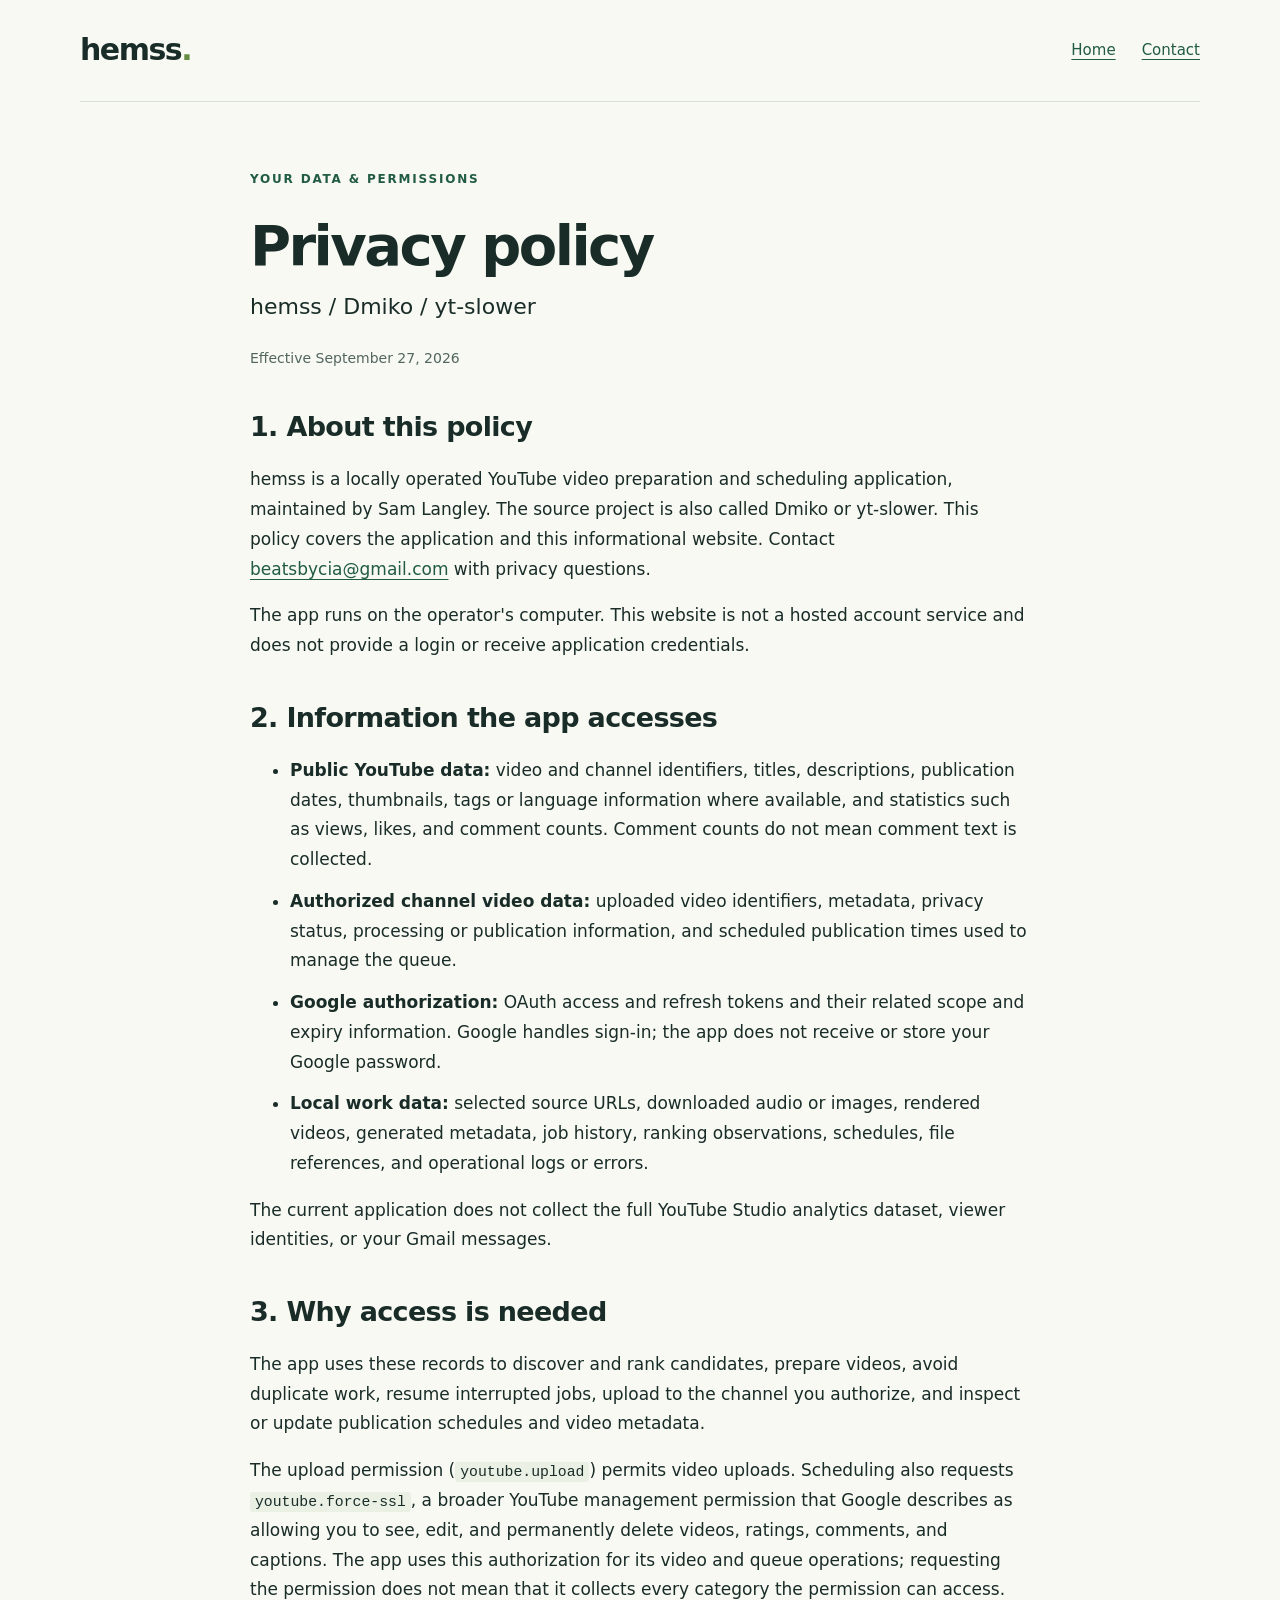
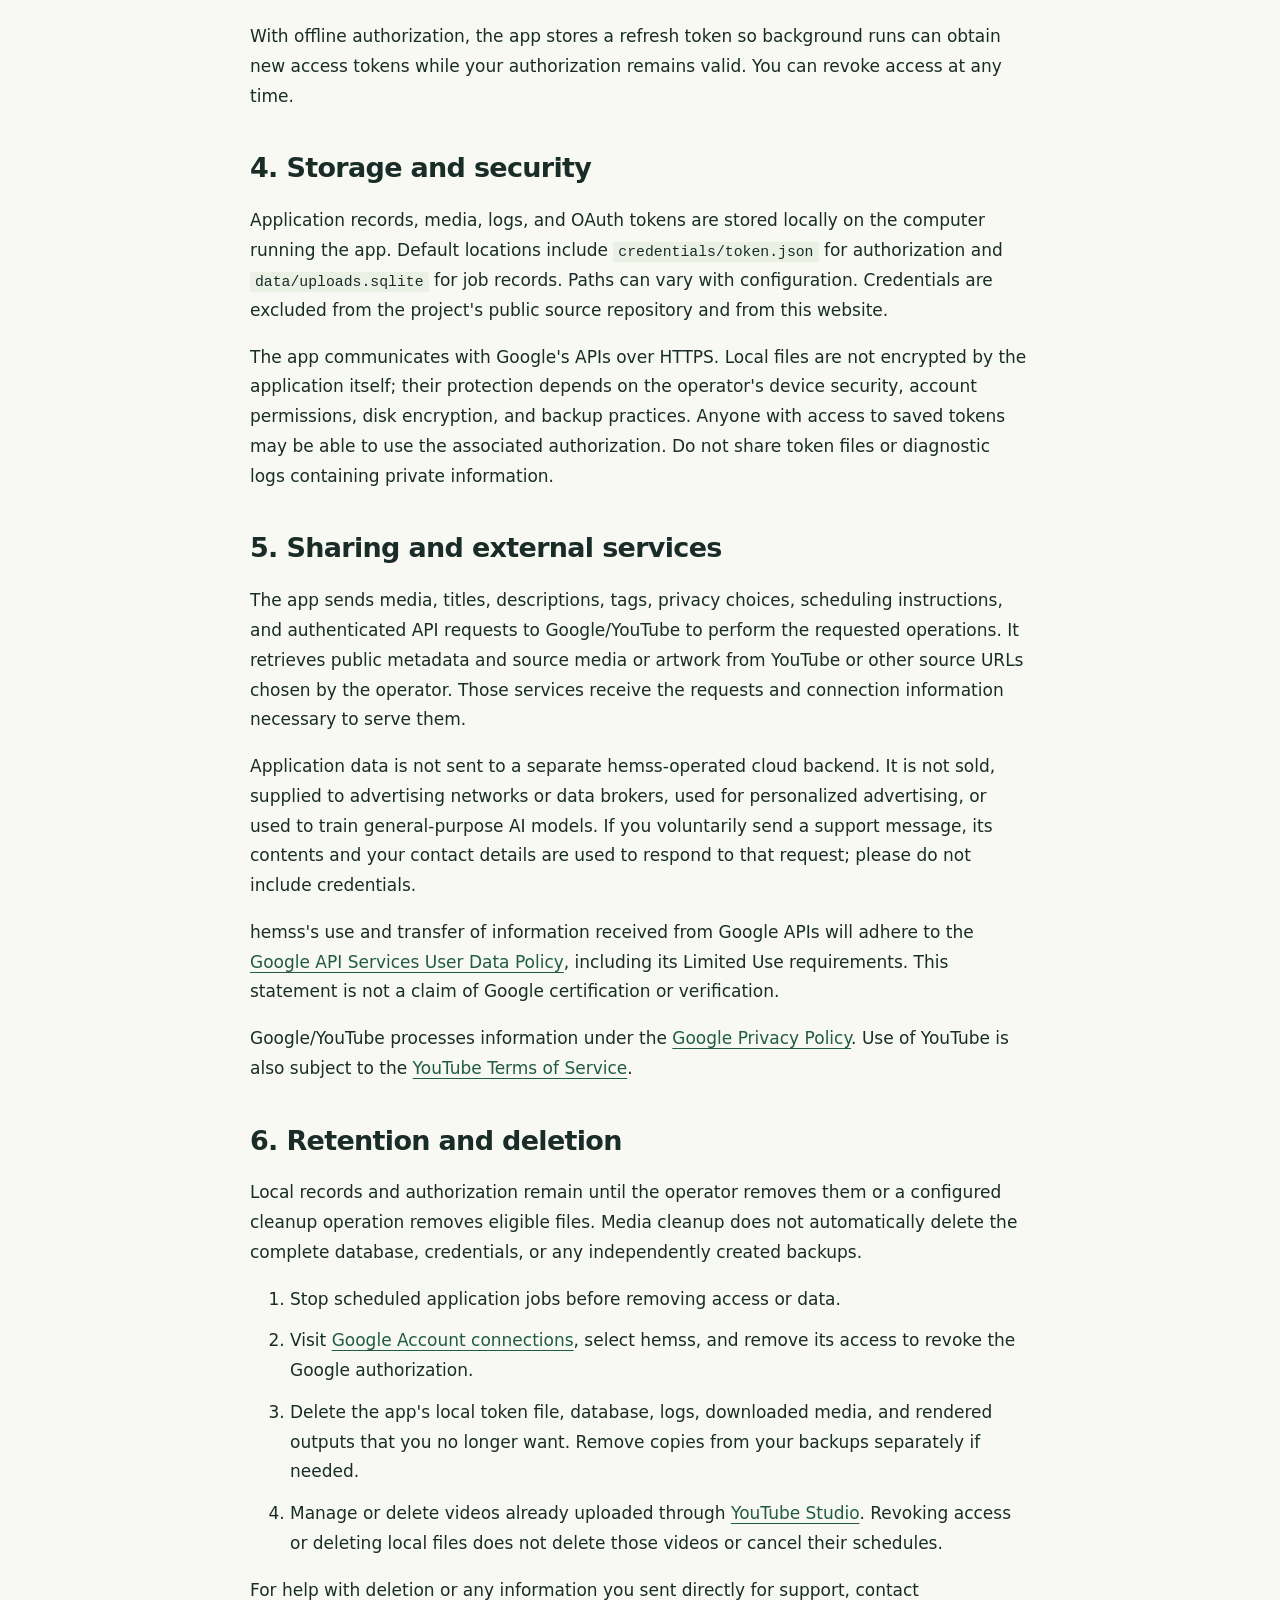
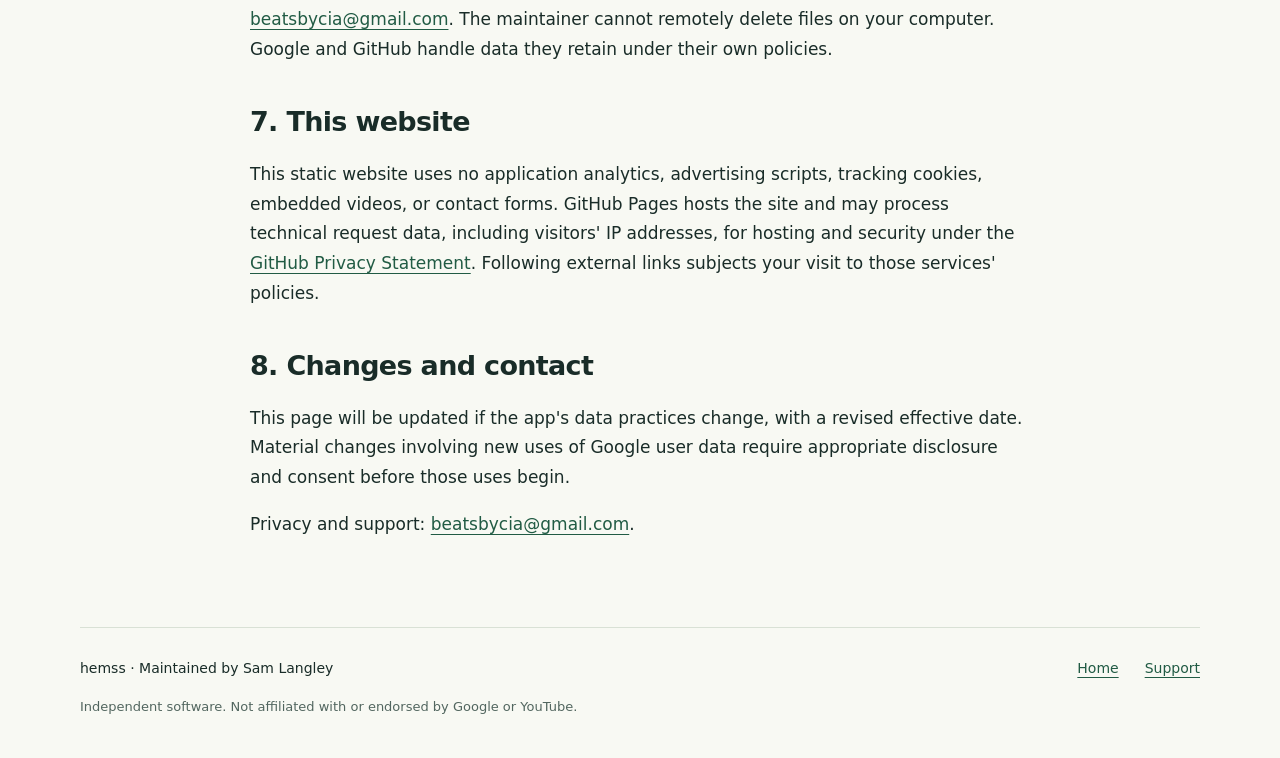
==== privacy.html @ 03906080 "Add hemss homepage and privacy policy for GitHub Pages" ====
<!doctype html>
<html lang="en">
<head>
  <meta charset="utf-8">
  <meta name="viewport" content="width=device-width, initial-scale=1">
  <meta name="description" content="How hemss accesses, uses, stores, and handles YouTube data and Google authorization.">
  <title>Privacy policy · hemss</title>
  <link rel="stylesheet" href="styles.css">
</head>
<body>
  <a class="skip" href="#main">Skip to content</a>
  <header><a class="brand" href="./">hemss<span class="dot">.</span></a><nav aria-label="Main navigation"><a href="./">Home</a><a href="mailto:beatsbycia@gmail.com">Contact</a></nav></header>
  <main id="main" class="policy">
    <p class="eyebrow">Your data &amp; permissions</p><h1>Privacy policy</h1><p class="lead">hemss / Dmiko / yt-slower</p><p class="updated">Effective September 27, 2026</p>
    <section><h2>1. About this policy</h2><p>hemss is a locally operated YouTube video preparation and scheduling application, maintained by Sam Langley. The source project is also called Dmiko or yt-slower. This policy covers the application and this informational website. Contact <a href="mailto:beatsbycia@gmail.com">beatsbycia@gmail.com</a> with privacy questions.</p><p>The app runs on the operator's computer. This website is not a hosted account service and does not provide a login or receive application credentials.</p></section>
    <section><h2>2. Information the app accesses</h2><ul><li><strong>Public YouTube data:</strong> video and channel identifiers, titles, descriptions, publication dates, thumbnails, tags or language information where available, and statistics such as views, likes, and comment counts. Comment counts do not mean comment text is collected.</li><li><strong>Authorized channel video data:</strong> uploaded video identifiers, metadata, privacy status, processing or publication information, and scheduled publication times used to manage the queue.</li><li><strong>Google authorization:</strong> OAuth access and refresh tokens and their related scope and expiry information. Google handles sign-in; the app does not receive or store your Google password.</li><li><strong>Local work data:</strong> selected source URLs, downloaded audio or images, rendered videos, generated metadata, job history, ranking observations, schedules, file references, and operational logs or errors.</li></ul><p>The current application does not collect the full YouTube Studio analytics dataset, viewer identities, or your Gmail messages.</p></section>
    <section><h2>3. Why access is needed</h2><p>The app uses these records to discover and rank candidates, prepare videos, avoid duplicate work, resume interrupted jobs, upload to the channel you authorize, and inspect or update publication schedules and video metadata.</p><p>The upload permission (<code>youtube.upload</code>) permits video uploads. Scheduling also requests <code>youtube.force-ssl</code>, a broader YouTube management permission that Google describes as allowing you to see, edit, and permanently delete videos, ratings, comments, and captions. The app uses this authorization for its video and queue operations; requesting the permission does not mean that it collects every category the permission can access.</p><p>With offline authorization, the app stores a refresh token so background runs can obtain new access tokens while your authorization remains valid. You can revoke access at any time.</p></section>
    <section><h2>4. Storage and security</h2><p>Application records, media, logs, and OAuth tokens are stored locally on the computer running the app. Default locations include <code>credentials/token.json</code> for authorization and <code>data/uploads.sqlite</code> for job records. Paths can vary with configuration. Credentials are excluded from the project's public source repository and from this website.</p><p>The app communicates with Google's APIs over HTTPS. Local files are not encrypted by the application itself; their protection depends on the operator's device security, account permissions, disk encryption, and backup practices. Anyone with access to saved tokens may be able to use the associated authorization. Do not share token files or diagnostic logs containing private information.</p></section>
    <section><h2>5. Sharing and external services</h2><p>The app sends media, titles, descriptions, tags, privacy choices, scheduling instructions, and authenticated API requests to Google/YouTube to perform the requested operations. It retrieves public metadata and source media or artwork from YouTube or other source URLs chosen by the operator. Those services receive the requests and connection information necessary to serve them.</p><p>Application data is not sent to a separate hemss-operated cloud backend. It is not sold, supplied to advertising networks or data brokers, used for personalized advertising, or used to train general-purpose AI models. If you voluntarily send a support message, its contents and your contact details are used to respond to that request; please do not include credentials.</p><p>hemss's use and transfer of information received from Google APIs will adhere to the <a href="https://developers.google.com/terms/api-services-user-data-policy">Google API Services User Data Policy</a>, including its Limited Use requirements. This statement is not a claim of Google certification or verification.</p><p>Google/YouTube processes information under the <a href="https://policies.google.com/privacy">Google Privacy Policy</a>. Use of YouTube is also subject to the <a href="https://www.youtube.com/t/terms">YouTube Terms of Service</a>.</p></section>
    <section><h2>6. Retention and deletion</h2><p>Local records and authorization remain until the operator removes them or a configured cleanup operation removes eligible files. Media cleanup does not automatically delete the complete database, credentials, or any independently created backups.</p><ol><li>Stop scheduled application jobs before removing access or data.</li><li>Visit <a href="https://myaccount.google.com/connections">Google Account connections</a>, select hemss, and remove its access to revoke the Google authorization.</li><li>Delete the app's local token file, database, logs, downloaded media, and rendered outputs that you no longer want. Remove copies from your backups separately if needed.</li><li>Manage or delete videos already uploaded through <a href="https://studio.youtube.com/">YouTube Studio</a>. Revoking access or deleting local files does not delete those videos or cancel their schedules.</li></ol><p>For help with deletion or any information you sent directly for support, contact <a href="mailto:beatsbycia@gmail.com">beatsbycia@gmail.com</a>. The maintainer cannot remotely delete files on your computer. Google and GitHub handle data they retain under their own policies.</p></section>
    <section><h2>7. This website</h2><p>This static website uses no application analytics, advertising scripts, tracking cookies, embedded videos, or contact forms. GitHub Pages hosts the site and may process technical request data, including visitors' IP addresses, for hosting and security under the <a href="https://docs.github.com/en/site-policy/privacy-policies/github-general-privacy-statement">GitHub Privacy Statement</a>. Following external links subjects your visit to those services' policies.</p></section>
    <section><h2>8. Changes and contact</h2><p>This page will be updated if the app's data practices change, with a revised effective date. Material changes involving new uses of Google user data require appropriate disclosure and consent before those uses begin.</p><p>Privacy and support: <a href="mailto:beatsbycia@gmail.com">beatsbycia@gmail.com</a>.</p></section>
  </main>
  <footer><span>hemss · Maintained by Sam Langley</span><div><a href="./">Home</a><a href="mailto:beatsbycia@gmail.com">Support</a></div><p>Independent software. Not affiliated with or endorsed by Google or YouTube.</p></footer>
</body>
</html>
---- styles.css ----
:root{color-scheme:light;--ink:#192c28;--muted:#52665f;--green:#215b44;--paper:#f8f9f3;--line:#d9e1d5}*{box-sizing:border-box}body{margin:0;background:var(--paper);color:var(--ink);font:17px/1.75 system-ui,-apple-system,BlinkMacSystemFont,"Segoe UI",sans-serif}a{color:var(--green);text-underline-offset:4px}a:hover{color:#112f24}a:focus-visible{outline:3px solid #a7611e;outline-offset:5px}header,main,footer{width:min(1120px,calc(100% - 64px));margin:auto}header{display:flex;align-items:center;justify-content:space-between;gap:24px;padding:24px 0;border-bottom:1px solid var(--line)}.brand{font-size:30px;font-weight:800;letter-spacing:-1.5px;text-decoration:none;color:var(--ink)}.dot{color:#648c43}nav,footer>div{display:flex;gap:26px}nav a{font-size:15px}.hero{max-width:900px;padding:85px 0 80px}.eyebrow{text-transform:uppercase;letter-spacing:.15em;font-size:12px;font-weight:750;color:var(--green)}h1,h2,h3{line-height:1.13;letter-spacing:-.045em}h1{font-size:clamp(42px,6.6vw,78px);margin:24px 0 30px;font-weight:650}h1 span{color:var(--green)}h2{font-size:36px;font-weight:620}h3{font-size:24px;font-weight:650}.hero>p:not(.eyebrow){max-width:690px;color:var(--muted)}.lead{font-size:22px;line-height:1.6}.actions{display:flex;align-items:center;gap:28px;flex-wrap:wrap;margin-top:32px}.button{display:inline-block;background:var(--green);color:white;padding:13px 24px;border-radius:7px;text-decoration:none;font-size:16px;font-weight:600}.button:hover{background:#173e2f;color:white}.cards{display:grid;grid-template-columns:repeat(3,1fr);gap:20px;margin:32px 0 70px}.cards article{border:1px solid var(--line);border-radius:12px;padding:28px;background:#fff}.cards p{color:var(--muted);font-size:16px}.number{font-size:13px;letter-spacing:.05em;color:var(--green);font-weight:650}.info{display:grid;grid-template-columns:1fr 1.5fr;gap:70px;border-top:1px solid var(--line);padding:50px 0 65px}.info p{color:var(--muted)}footer{border-top:1px solid var(--line);padding:28px 0 40px;font-size:14px;display:flex;justify-content:space-between;flex-wrap:wrap;gap:16px}footer p{flex-basis:100%;margin:0;color:var(--muted);font-size:13px}.policy{max-width:780px;padding:55px 0 70px}.policy h1{font-size:56px;margin-bottom:12px}.policy .lead{margin-top:0}.updated{color:var(--muted);font-size:14px}.policy section{margin-top:42px}.policy h2{font-size:27px;letter-spacing:-.025em}.policy li{margin-bottom:12px}.policy code{overflow-wrap:anywhere;font-size:.87em;background:#eaf0e4;padding:2px 5px;border-radius:3px}.skip{position:absolute;left:16px;top:-100px;padding:10px;background:white;z-index:1}.skip:focus{top:10px}@media(max-width:700px){header,main,footer{width:calc(100% - 36px)}header{gap:12px}nav{gap:15px}.hero{padding:48px 0}.cards,.info{grid-template-columns:1fr}.cards{gap:14px;margin-bottom:42px}.info{gap:8px;padding:30px 0}.lead{font-size:20px}h2{font-size:31px}.policy h1{font-size:42px}.policy{padding-top:35px}.actions{gap:20px}}
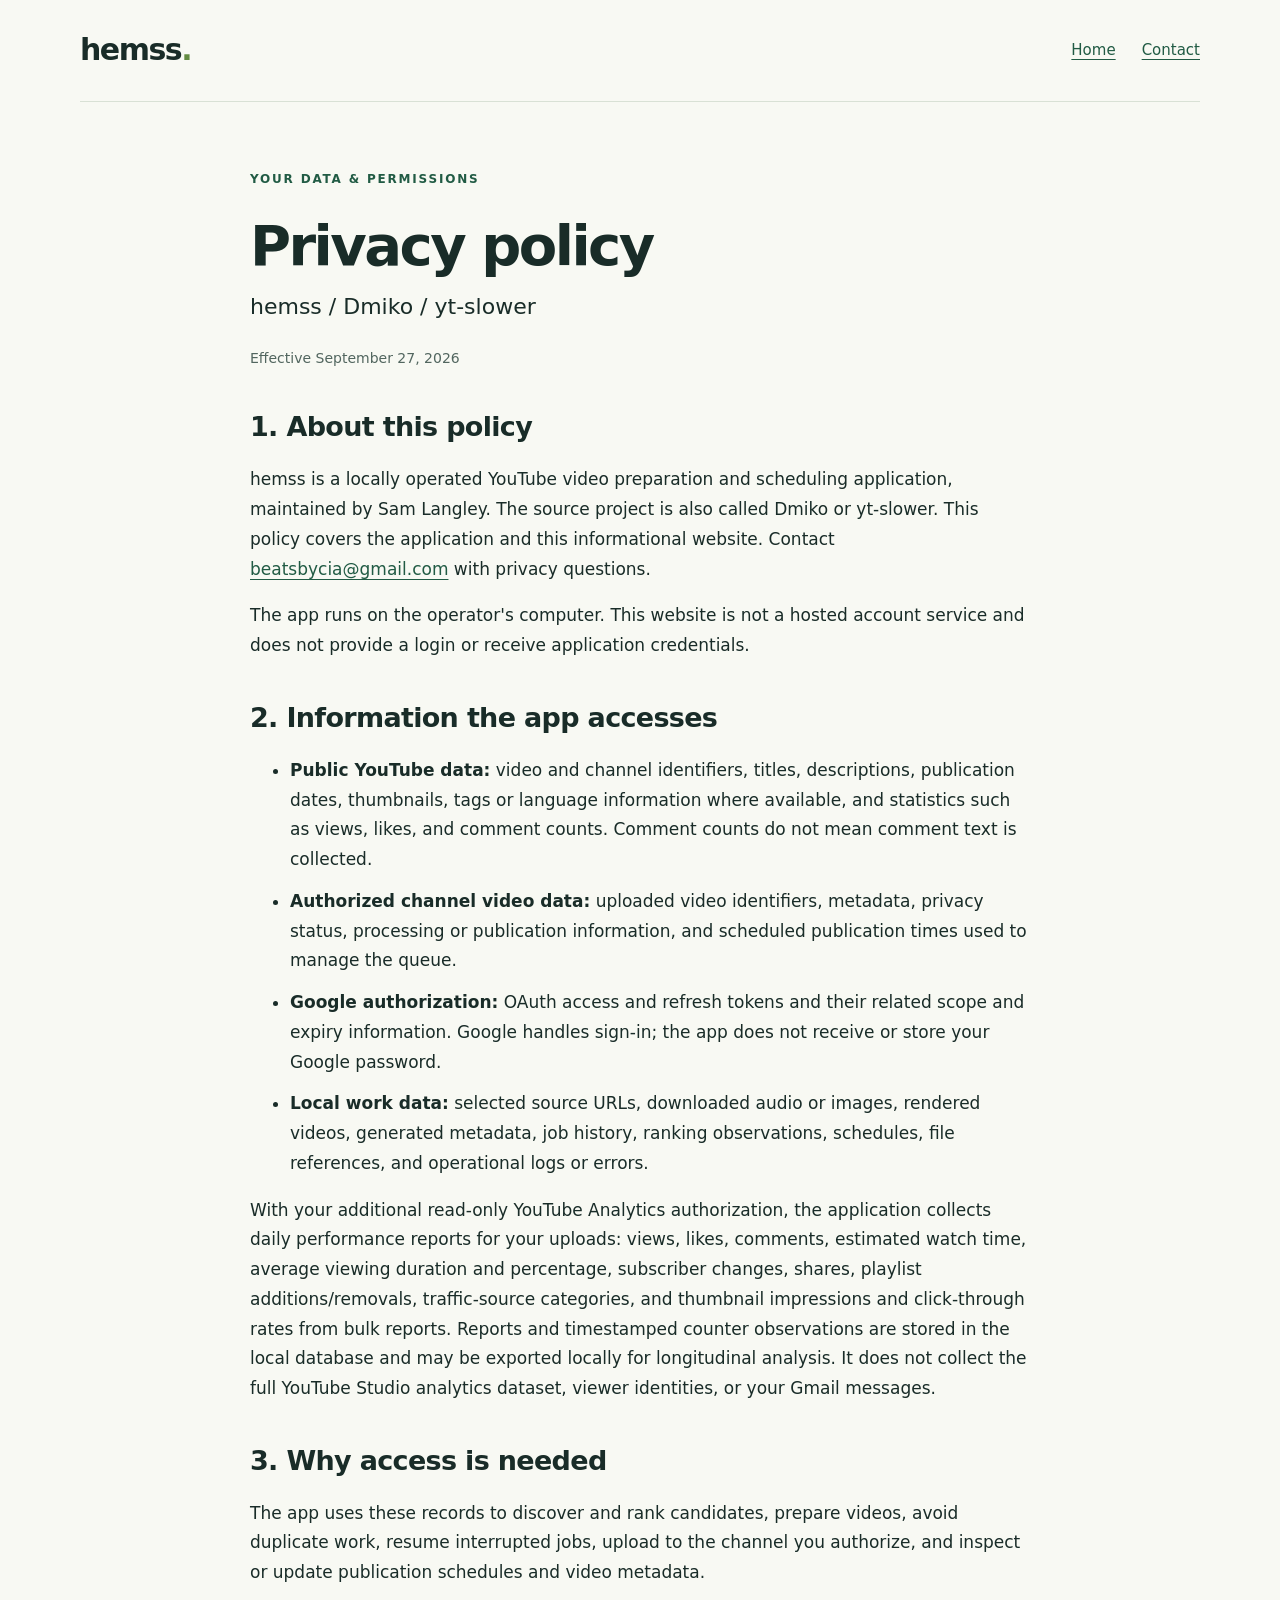
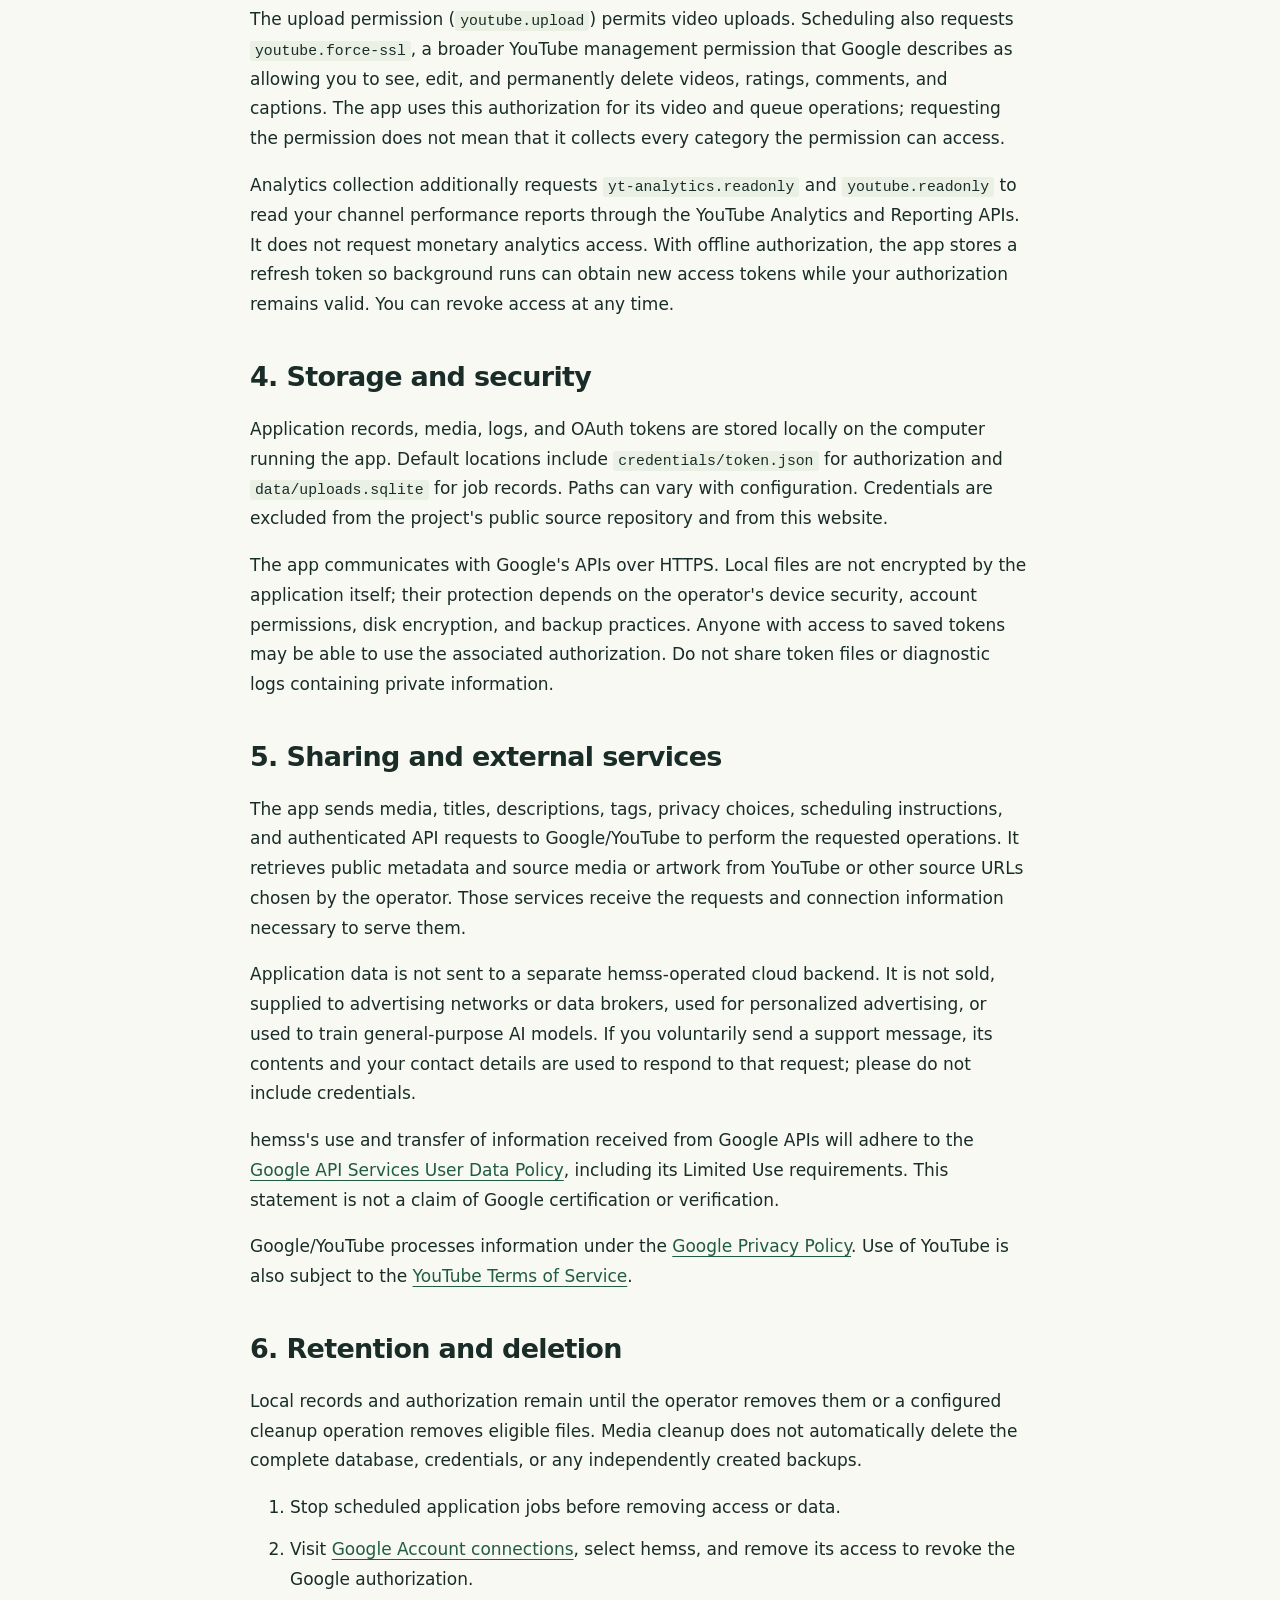
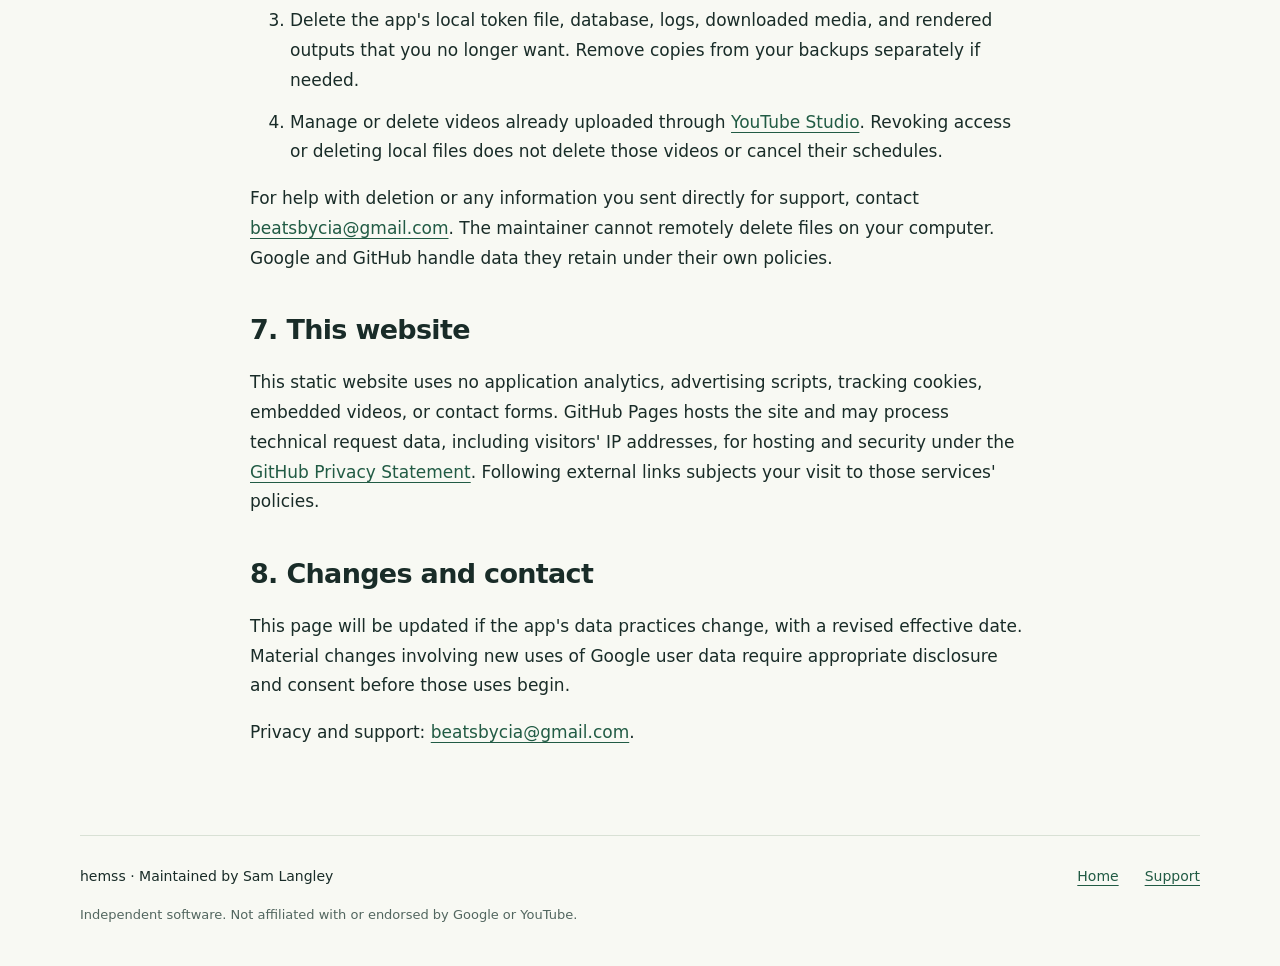
==== commit 59f038c8: "Disclose local longitudinal YouTube analytics collection" ====
--- a/privacy.html
+++ b/privacy.html
@@ -13,8 +13,8 @@
   <main id="main" class="policy">
     <p class="eyebrow">Your data &amp; permissions</p><h1>Privacy policy</h1><p class="lead">hemss / Dmiko / yt-slower</p><p class="updated">Effective September 27, 2026</p>
     <section><h2>1. About this policy</h2><p>hemss is a locally operated YouTube video preparation and scheduling application, maintained by Sam Langley. The source project is also called Dmiko or yt-slower. This policy covers the application and this informational website. Contact <a href="mailto:beatsbycia@gmail.com">beatsbycia@gmail.com</a> with privacy questions.</p><p>The app runs on the operator's computer. This website is not a hosted account service and does not provide a login or receive application credentials.</p></section>
-    <section><h2>2. Information the app accesses</h2><ul><li><strong>Public YouTube data:</strong> video and channel identifiers, titles, descriptions, publication dates, thumbnails, tags or language information where available, and statistics such as views, likes, and comment counts. Comment counts do not mean comment text is collected.</li><li><strong>Authorized channel video data:</strong> uploaded video identifiers, metadata, privacy status, processing or publication information, and scheduled publication times used to manage the queue.</li><li><strong>Google authorization:</strong> OAuth access and refresh tokens and their related scope and expiry information. Google handles sign-in; the app does not receive or store your Google password.</li><li><strong>Local work data:</strong> selected source URLs, downloaded audio or images, rendered videos, generated metadata, job history, ranking observations, schedules, file references, and operational logs or errors.</li></ul><p>The current application does not collect the full YouTube Studio analytics dataset, viewer identities, or your Gmail messages.</p></section>
-    <section><h2>3. Why access is needed</h2><p>The app uses these records to discover and rank candidates, prepare videos, avoid duplicate work, resume interrupted jobs, upload to the channel you authorize, and inspect or update publication schedules and video metadata.</p><p>The upload permission (<code>youtube.upload</code>) permits video uploads. Scheduling also requests <code>youtube.force-ssl</code>, a broader YouTube management permission that Google describes as allowing you to see, edit, and permanently delete videos, ratings, comments, and captions. The app uses this authorization for its video and queue operations; requesting the permission does not mean that it collects every category the permission can access.</p><p>With offline authorization, the app stores a refresh token so background runs can obtain new access tokens while your authorization remains valid. You can revoke access at any time.</p></section>
+    <section><h2>2. Information the app accesses</h2><ul><li><strong>Public YouTube data:</strong> video and channel identifiers, titles, descriptions, publication dates, thumbnails, tags or language information where available, and statistics such as views, likes, and comment counts. Comment counts do not mean comment text is collected.</li><li><strong>Authorized channel video data:</strong> uploaded video identifiers, metadata, privacy status, processing or publication information, and scheduled publication times used to manage the queue.</li><li><strong>Google authorization:</strong> OAuth access and refresh tokens and their related scope and expiry information. Google handles sign-in; the app does not receive or store your Google password.</li><li><strong>Local work data:</strong> selected source URLs, downloaded audio or images, rendered videos, generated metadata, job history, ranking observations, schedules, file references, and operational logs or errors.</li></ul><p>With your additional read-only YouTube Analytics authorization, the application collects daily performance reports for your uploads: views, likes, comments, estimated watch time, average viewing duration and percentage, subscriber changes, shares, playlist additions/removals, traffic-source categories, and thumbnail impressions and click-through rates from bulk reports. Reports and timestamped counter observations are stored in the local database and may be exported locally for longitudinal analysis. It does not collect the full YouTube Studio analytics dataset, viewer identities, or your Gmail messages.</p></section>
+    <section><h2>3. Why access is needed</h2><p>The app uses these records to discover and rank candidates, prepare videos, avoid duplicate work, resume interrupted jobs, upload to the channel you authorize, and inspect or update publication schedules and video metadata.</p><p>The upload permission (<code>youtube.upload</code>) permits video uploads. Scheduling also requests <code>youtube.force-ssl</code>, a broader YouTube management permission that Google describes as allowing you to see, edit, and permanently delete videos, ratings, comments, and captions. The app uses this authorization for its video and queue operations; requesting the permission does not mean that it collects every category the permission can access.</p><p>Analytics collection additionally requests <code>yt-analytics.readonly</code> and <code>youtube.readonly</code> to read your channel performance reports through the YouTube Analytics and Reporting APIs. It does not request monetary analytics access. With offline authorization, the app stores a refresh token so background runs can obtain new access tokens while your authorization remains valid. You can revoke access at any time.</p></section>
     <section><h2>4. Storage and security</h2><p>Application records, media, logs, and OAuth tokens are stored locally on the computer running the app. Default locations include <code>credentials/token.json</code> for authorization and <code>data/uploads.sqlite</code> for job records. Paths can vary with configuration. Credentials are excluded from the project's public source repository and from this website.</p><p>The app communicates with Google's APIs over HTTPS. Local files are not encrypted by the application itself; their protection depends on the operator's device security, account permissions, disk encryption, and backup practices. Anyone with access to saved tokens may be able to use the associated authorization. Do not share token files or diagnostic logs containing private information.</p></section>
     <section><h2>5. Sharing and external services</h2><p>The app sends media, titles, descriptions, tags, privacy choices, scheduling instructions, and authenticated API requests to Google/YouTube to perform the requested operations. It retrieves public metadata and source media or artwork from YouTube or other source URLs chosen by the operator. Those services receive the requests and connection information necessary to serve them.</p><p>Application data is not sent to a separate hemss-operated cloud backend. It is not sold, supplied to advertising networks or data brokers, used for personalized advertising, or used to train general-purpose AI models. If you voluntarily send a support message, its contents and your contact details are used to respond to that request; please do not include credentials.</p><p>hemss's use and transfer of information received from Google APIs will adhere to the <a href="https://developers.google.com/terms/api-services-user-data-policy">Google API Services User Data Policy</a>, including its Limited Use requirements. This statement is not a claim of Google certification or verification.</p><p>Google/YouTube processes information under the <a href="https://policies.google.com/privacy">Google Privacy Policy</a>. Use of YouTube is also subject to the <a href="https://www.youtube.com/t/terms">YouTube Terms of Service</a>.</p></section>
     <section><h2>6. Retention and deletion</h2><p>Local records and authorization remain until the operator removes them or a configured cleanup operation removes eligible files. Media cleanup does not automatically delete the complete database, credentials, or any independently created backups.</p><ol><li>Stop scheduled application jobs before removing access or data.</li><li>Visit <a href="https://myaccount.google.com/connections">Google Account connections</a>, select hemss, and remove its access to revoke the Google authorization.</li><li>Delete the app's local token file, database, logs, downloaded media, and rendered outputs that you no longer want. Remove copies from your backups separately if needed.</li><li>Manage or delete videos already uploaded through <a href="https://studio.youtube.com/">YouTube Studio</a>. Revoking access or deleting local files does not delete those videos or cancel their schedules.</li></ol><p>For help with deletion or any information you sent directly for support, contact <a href="mailto:beatsbycia@gmail.com">beatsbycia@gmail.com</a>. The maintainer cannot remotely delete files on your computer. Google and GitHub handle data they retain under their own policies.</p></section>
